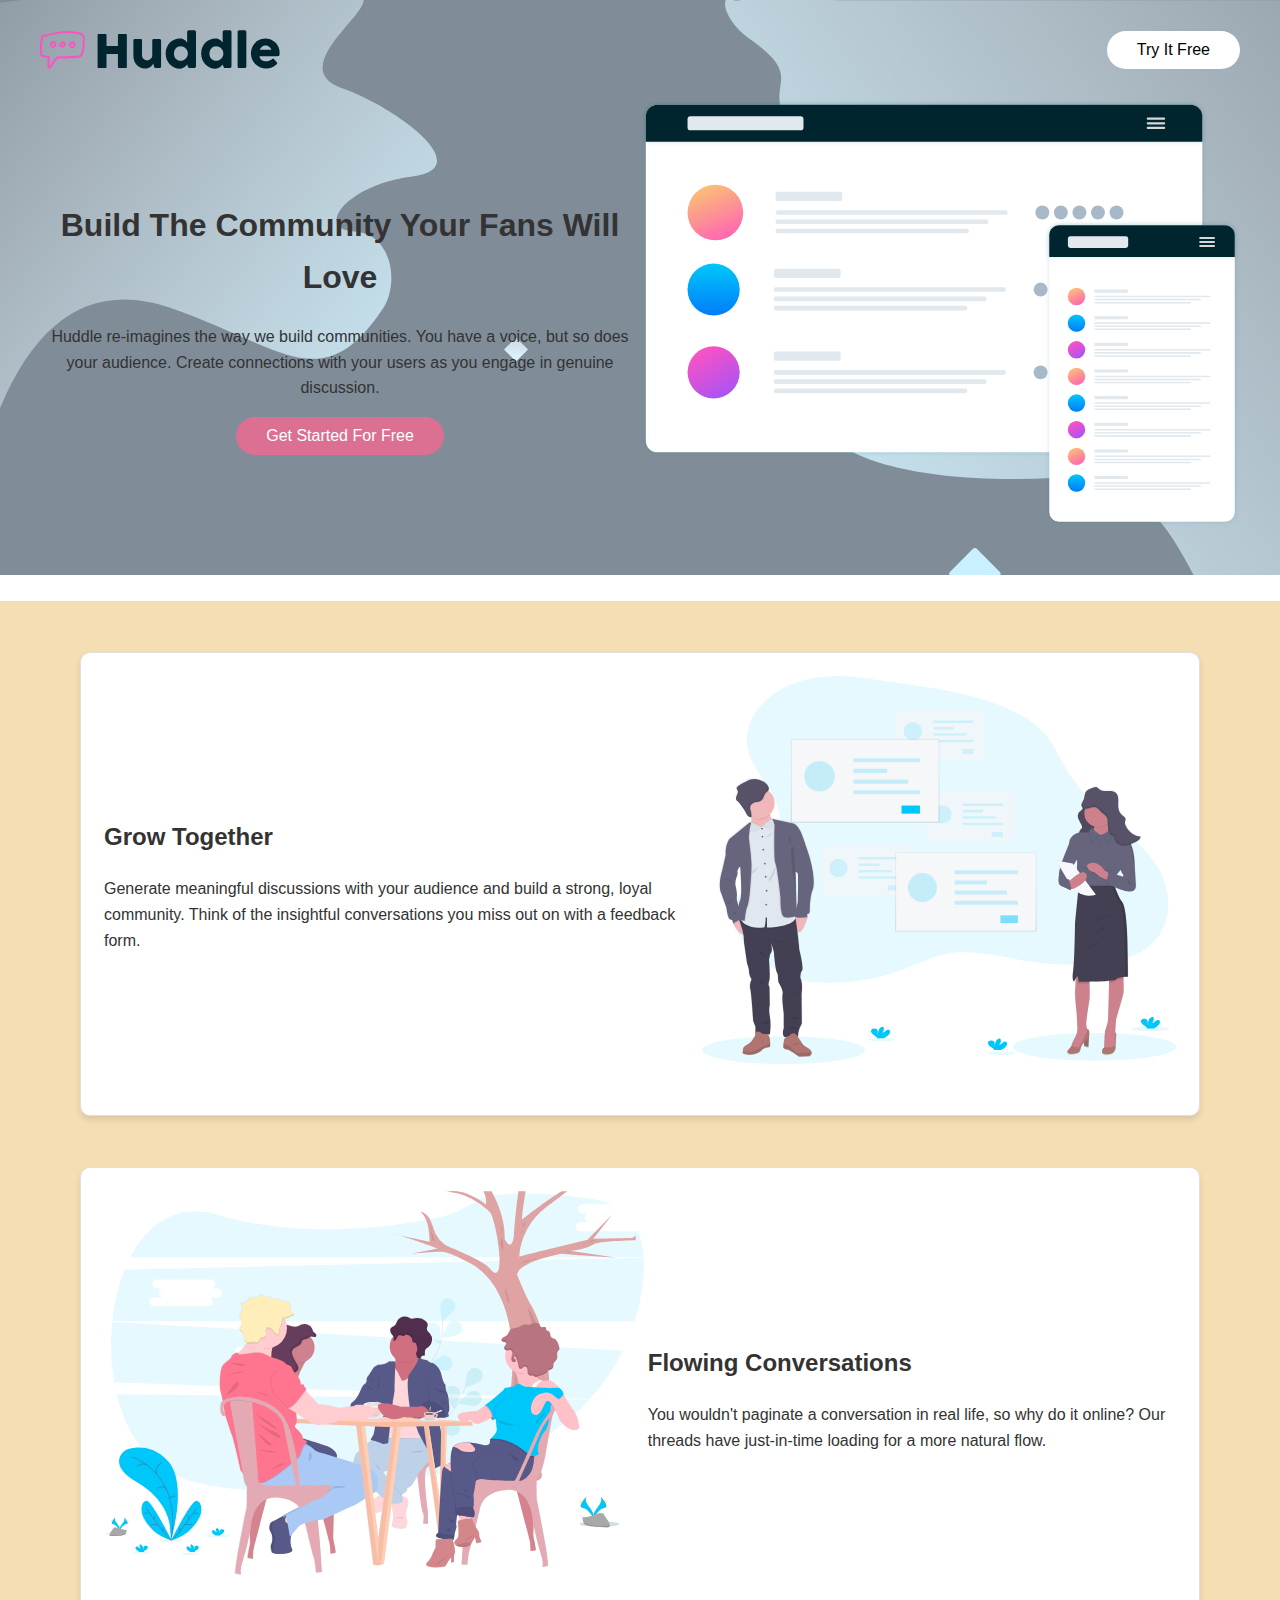
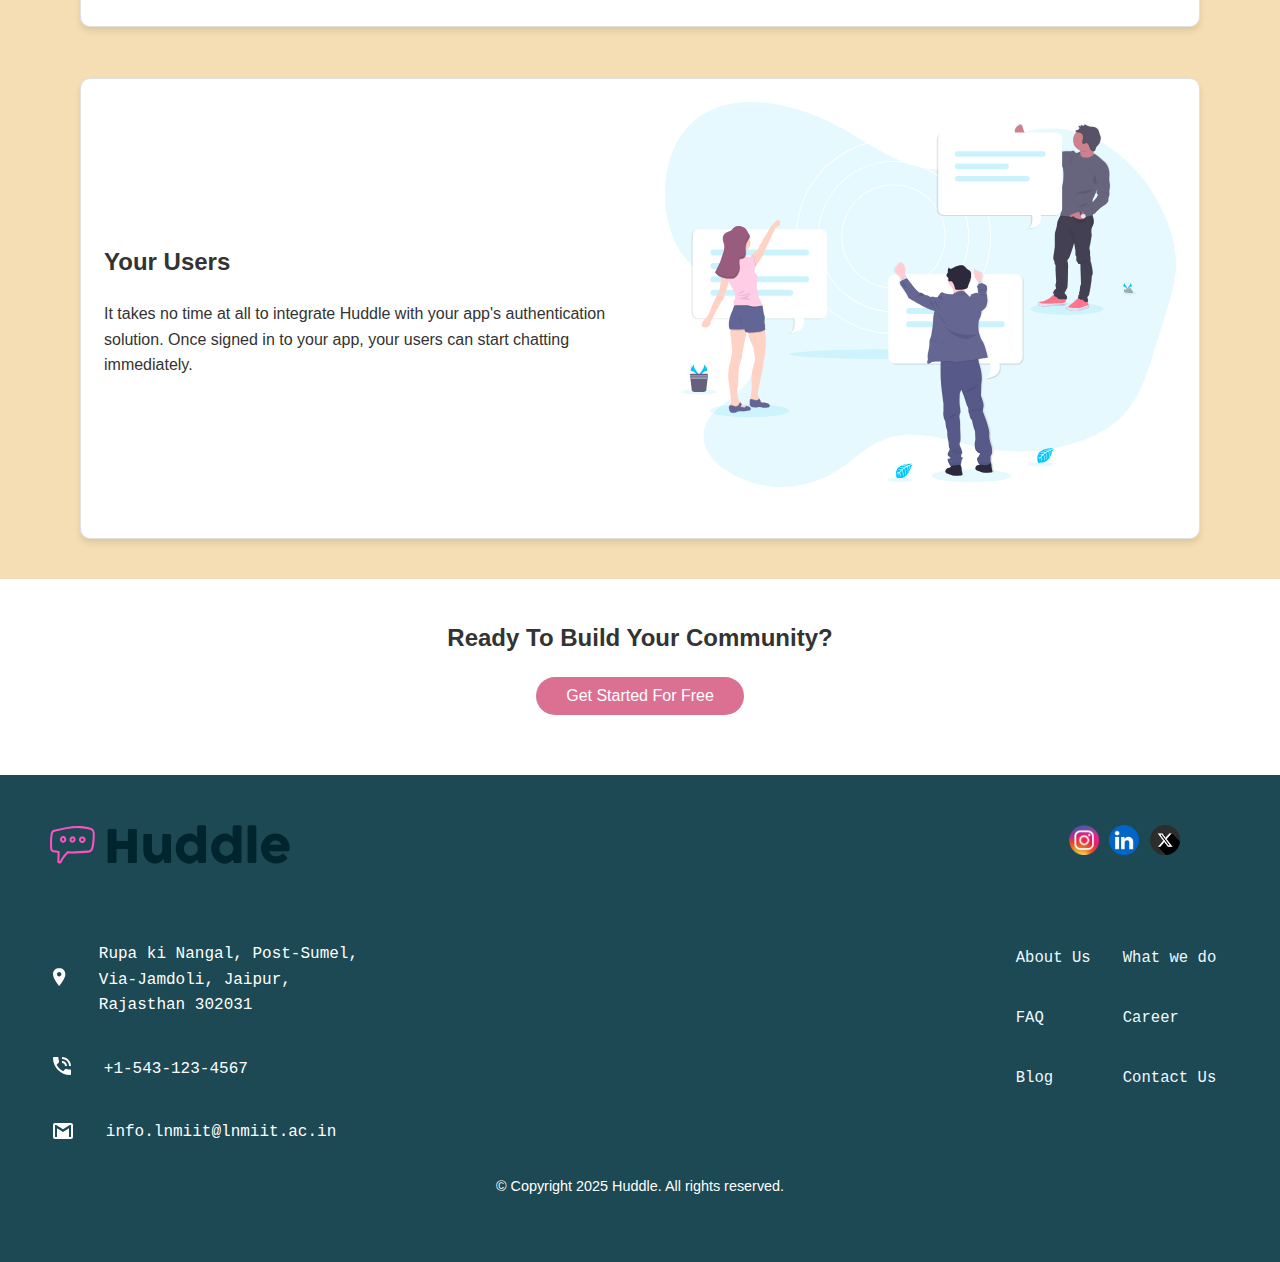
==== index.html @ 2f0bb28b "Add files via upload" ====
<!DOCTYPE html>
<html lang="en">
<head>
  <meta charset="UTF-8">
  <meta name="viewport" content="width=device-width, initial-scale=1.0">
  <title>Huddle Landing Page</title>

  <link rel="stylesheet" href="styling.css">
  <link rel="shortcut icon" href="favicon-32x32.png" type="image/x-icon">
</head>

<body>

<header class="header" id="aboutus">
    <nav class="navbar">
    <div class="logo">
            <img src="logo.svg" alt="Huddle Logo">
    </div>
            <button class="btns">Try It Free</button>
    </nav>
    <section class="hero">
        <div class="hero-text">
        <h1>Build The Community Your Fans Will Love</h1>
        <p>Huddle re-imagines the way we build communities. You have a voice, but so does your audience. Create connections with your users as you engage in genuine discussion.</p>
        <button class="btn btn-primary">Get Started For Free</button>
        </div>
        <div class="hero-image">
        <img src="illustration-mockups.svg" alt="Community illustration">
        </div>
    </section>
    </header>
    <br>

    <main class="mainclass" id="What">
        <br><br>
        <div class="feature">
        <table>
            <tr>
                <td>
                    <h2>Grow Together</h2>
                    <p>Generate meaningful discussions with your audience and build a strong, loyal community. Think of the insightful conversations you miss out on with a feedback form.</p>
                </td>
                <td>
                    <img src="illustration-grow-together.svg" alt="Grow Together">
                </td>
            </tr>
        </table>
    </div>
    <br><br>

    <div  id="faq" class="feature">
        <table>
            <tr>
                <td>
                    <img src="illustration-flowing-conversation.svg" alt="Flowing Conversations">
                </td>
                <td>
                    <h2>Flowing Conversations</h2>
                    <p>You wouldn't paginate a conversation in real life, so why do it online? Our threads have just-in-time loading for a more natural flow.</p>
                </td>
            </tr>
        </table>
    </div>
    <br><br>

    <div class="feature" id="career">
        <table>
            <tr>
                <td>
                    <h2>Your Users</h2>
                    <p>It takes no time at all to integrate Huddle with your app's authentication solution. Once signed in to your app, your users can start chatting immediately.</p>
                </td>
                <td>
                    <img src="illustration-your-users.svg" alt="Your Users">
                </td>
            </tr>
        </table>
    </div>
    
    <section class="cta" id="blog">
        <h2>Ready To Build Your Community?</h2>
        <button class="btn btn-primary">Get Started For Free</button>
    </section>

    </main>
    <footer class="footer" id="contact">

    <div class="footer-container" id="contactpart">
        <div class="footer-brand">
        <img src="logo.svg" alt="Huddle Logo">
        <br><br><br>

    <div id="dfl">
        <table>
            <tr>
                <td>
                    <img src="icon-location.svg" alt="location">
                </td>
                <td><pre>   Rupa ki Nangal, Post-Sumel, <br>   Via-Jamdoli, Jaipur, <br>   Rajasthan 302031</pre>
                </td>
            </tr>
        </table>
        <table>
            <tr>
                <td>
                    <img src="icon-phone.svg" alt="phone">
                </td>
                <td><pre>   +1-543-123-4567</pre>
                </td>
            </tr>
        </table>
        <table>
            <tr>
                <td>
                    <img src="icon-email.svg" alt="email">
                </td>
                <td><pre>   info.lnmiit@lnmiit.ac.in</pre>
                </td>
            </tr>
        </table>
    </div>

    </div>

    <div class="iframc">
        <br><br><br><br>
        <iframe src="https://www.google.com/maps/embed?pb=!1m18!1m12!1m3!1d3556.9659674016634!2d75.92091417449011!3d26.936293359078505!2m3!1f0!2f0!3f0!3m2!1i1024!2i768!4f13.1!3m3!1m2!1s0x396dba21e8a1d1c9%3A0x5ab565cce4d44c2b!2sThe%20LNM%20Institute%20of%20Information%20Technology!5e0!3m2!1sen!2sin!4v1736015054822!5m2!1sen!2sin" 
        width="300" height="200" style="border: 1px;;" allowfullscreen="" 
        loading="lazy" referrerpolicy="no-referrer-when-downgrade"></iframe>
    </div>
    <br>

    <div class="footer-links">
        <table class="tableforabout">
            <tr>
                <td><pre><a href="#aboutus">About Us</a></pre></td>
                <td><pre>   <a href="#What">What we do</a></pre></td>
                <br>
            </tr>
            <tr>
                <td><pre><a href="#faq">FAQ</a></pre></td>
                <td><pre>   <a href="#career">Career</a></pre></td>
                <br>
            </tr>
            <tr>  
                <td><pre><a href="#blog">Blog</a></pre></td>
                <td><pre>   <a href="#contact">Contact Us</a></pre></td>
                <br>

            </tr>
        </table>
    </div>

    <div class="footer-social">
        <a href="https://x.com/rudraksh_tank?t=J5VdtA5ytYsMGQGdLR6-bA&s=09"><img src="x.png" alt="x"></a>
        <a href="https://www.linkedin.com/in/rudrakshtank2006/"><img src="linkedin.png" alt="linkedin"></a>
        <a href="https://www.instagram.com/rudrakshtank5/#"><img src="instagram.png" alt="instagram"></a>
    </div>

</div>

    <p>&copy; Copyright 2025 Huddle. All rights reserved.</p>
  </footer>
  
</body>
</html>
---- styling.css ----
body {
  margin: 0;
  font-family: 'Arial', sans-serif;
  line-height: 1.6;
  color: #333;
}

/* Header */
.header {
  background-image: url(bg-hero-desktop.svg);
  background-color: hsl(208, 11%, 55%);
  padding: 20px;
  text-align: center;
}
.navbar {
  display: flex;
  justify-content: space-between;
  align-items: center;
  padding: 10px 20px;
}
.logo {
  display: flex;
  align-items: center;
  font-size: 1.5rem;
  font-weight: bold;
}
.logo img {
  margin-right: 10px;
}
.btn {
  padding: 10px 20px;
  border: none;
  border-radius: 5px;
  cursor: pointer;
}
.btn-primary {
  padding: 10px 30px;
  border: none;
  border-radius: 50px;
  background-color: palevioletred;
  color: white;
  font-size: 16px;
  cursor: pointer;
}
.btns {
  background-color: white;
  color: black;
  padding: 10px 30px;
  border: none;
  border-radius: 50px;
  font-size: 16px;
  cursor: pointer;
}
.hero {
  display: flex;
  align-items: center;
  justify-content: space-between;
  padding: 20px;
}
.hero-text {
  max-width: 50%;
}
.hero-image img {
  max-width: 100%;
}
.mainclass {
  background-color: wheat;
}
.feature {
  border: 1px solid #E0E0E0;
  border-radius: 10px;
  padding: 20px;
  background-color: white;
  box-shadow: 0 4px 6px rgba(0, 0, 0, 0.1);
  text-align: left;
  justify-content: center;
  align-items: center;
  display: flex;
  margin-left: 80px;
  margin-right: 80px;
}
.feature img {
  max-width: 100%;
  margin-bottom: 20px;
}
.cta {
  text-align: center;
  margin: 40px 0;
  background: white;
  padding: 20px;
}
.cta h2 {
  margin-bottom: 20px;
}

/* Footer */
.footer {
  background: hsl(192, 50%, 22%);
  color: white;
  padding: 50px;
}
.footer-container {
  display: flex;
  justify-content: space-between;
}
.footer-brand p,
.footer-links ul {
  margin: 5px 0;
}
.footer-links table tr td pre a {
  color: aliceblue;
  text-decoration: solid;
  align-items: last baseline;
  padding: 0;
}
.footer-links ul li a {
  text-decoration: none;
  color: white;
}
.footer-social img {
  margin: 0 5px;
  width: 30px;
  height: 30px;
  margin-bottom: 10px;
  margin-left: -80px;
}
.footer p {
  text-align: center;
  margin-top: 10px;
  font-size: 0.9rem;
}
.tableforabout {
  float: right;
  margin-left: 200px;
  margin-top: 25px;
  font-size: larger;
  text-align: start;
}
#dfl {
  text-align: start;
  font-size: large;
}
#newtext {
  color: cornsilk;
  text-align: center;
}
.iframc {
  margin-left: 110px;
}

/* Responsive Design */
@media screen and (max-width: 375px) {
  .header {
    background-image: url(bg-hero-mobile.svg);
    padding: 10px;
  }
  .navbar {
    flex-direction: column;
    align-items: flex-start;
  }
  .hero {
    flex-direction: column;
    text-align: center;
  }
  .hero-text {
    max-width: 100%;
  }
  .feature {
    margin: 20px;
    flex-direction: column;
    text-align: center;
  }
  .footer-container {
    flex-direction: column;
    align-items: center;
    text-align: center;
  }
  .tableforabout {
    margin-left: 0;
    text-align: center;
  }
  .footer-social img {
    margin-left: 0;
  }
}
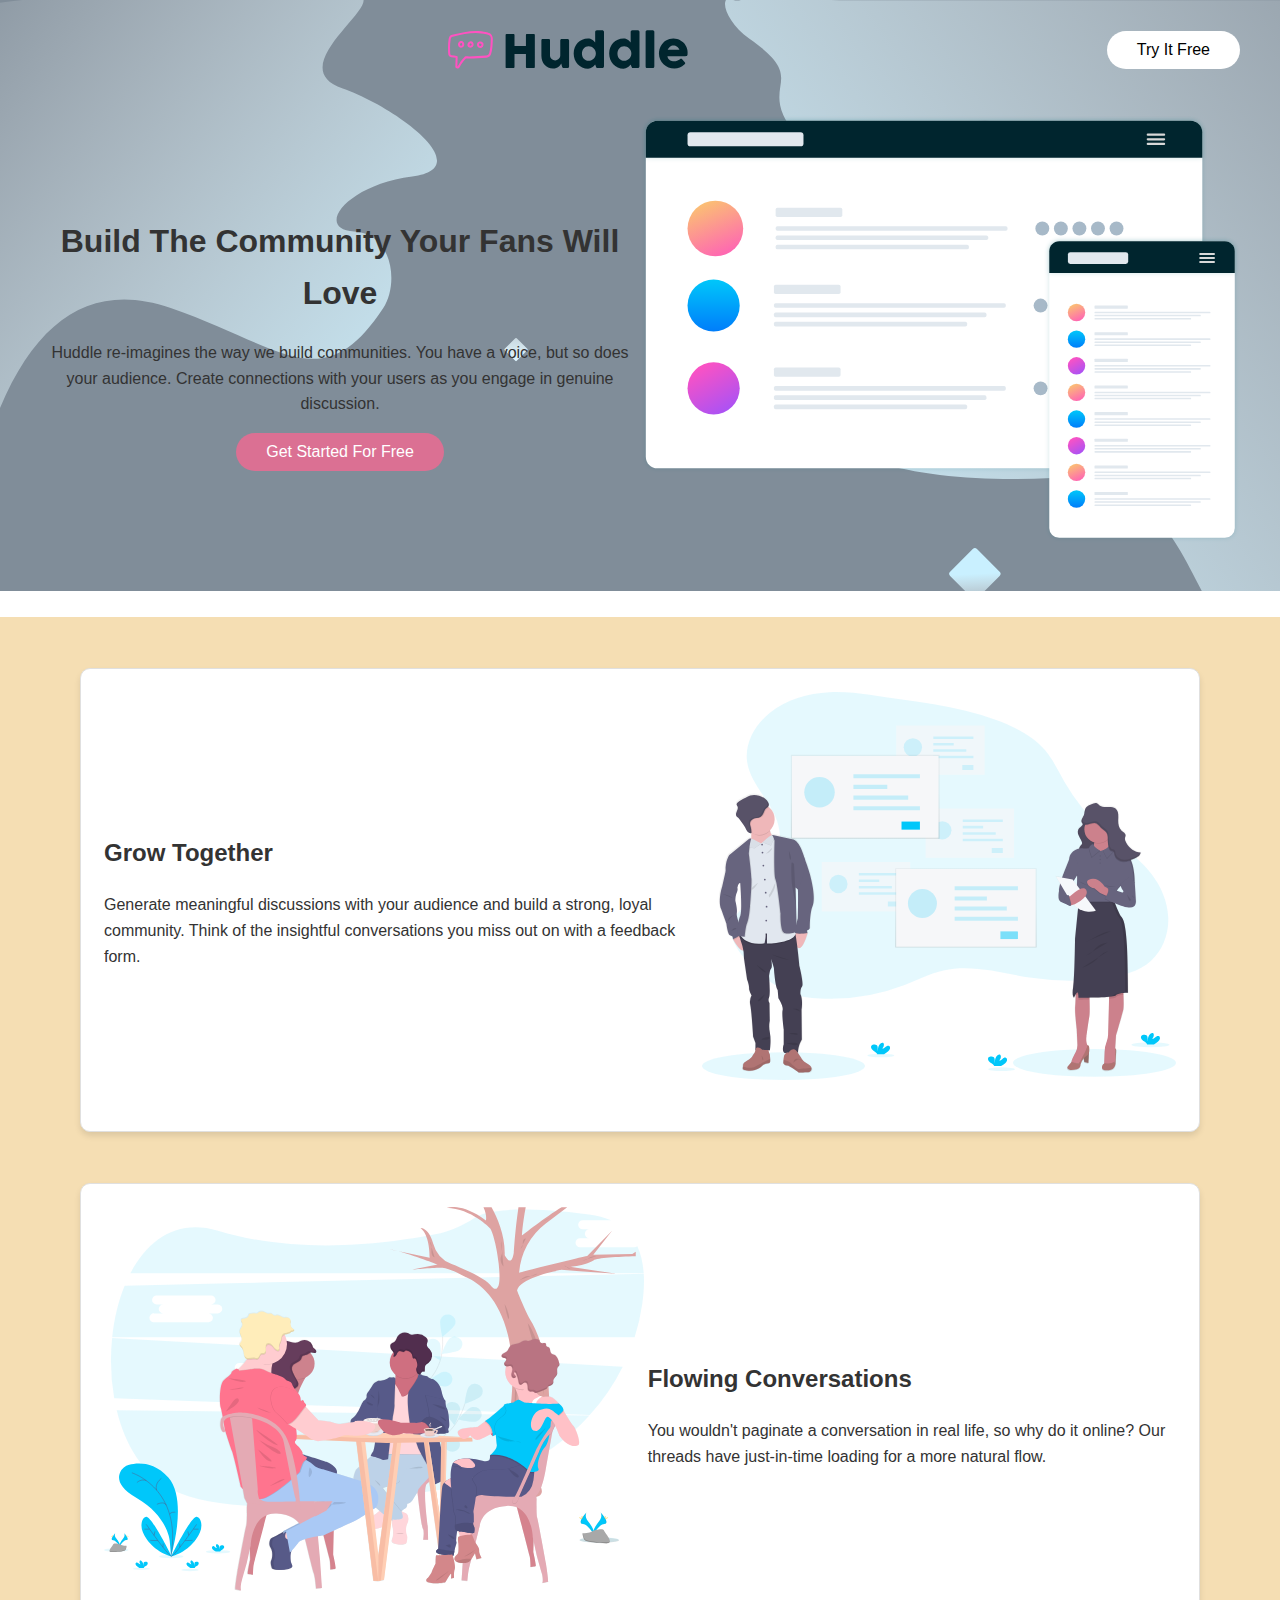
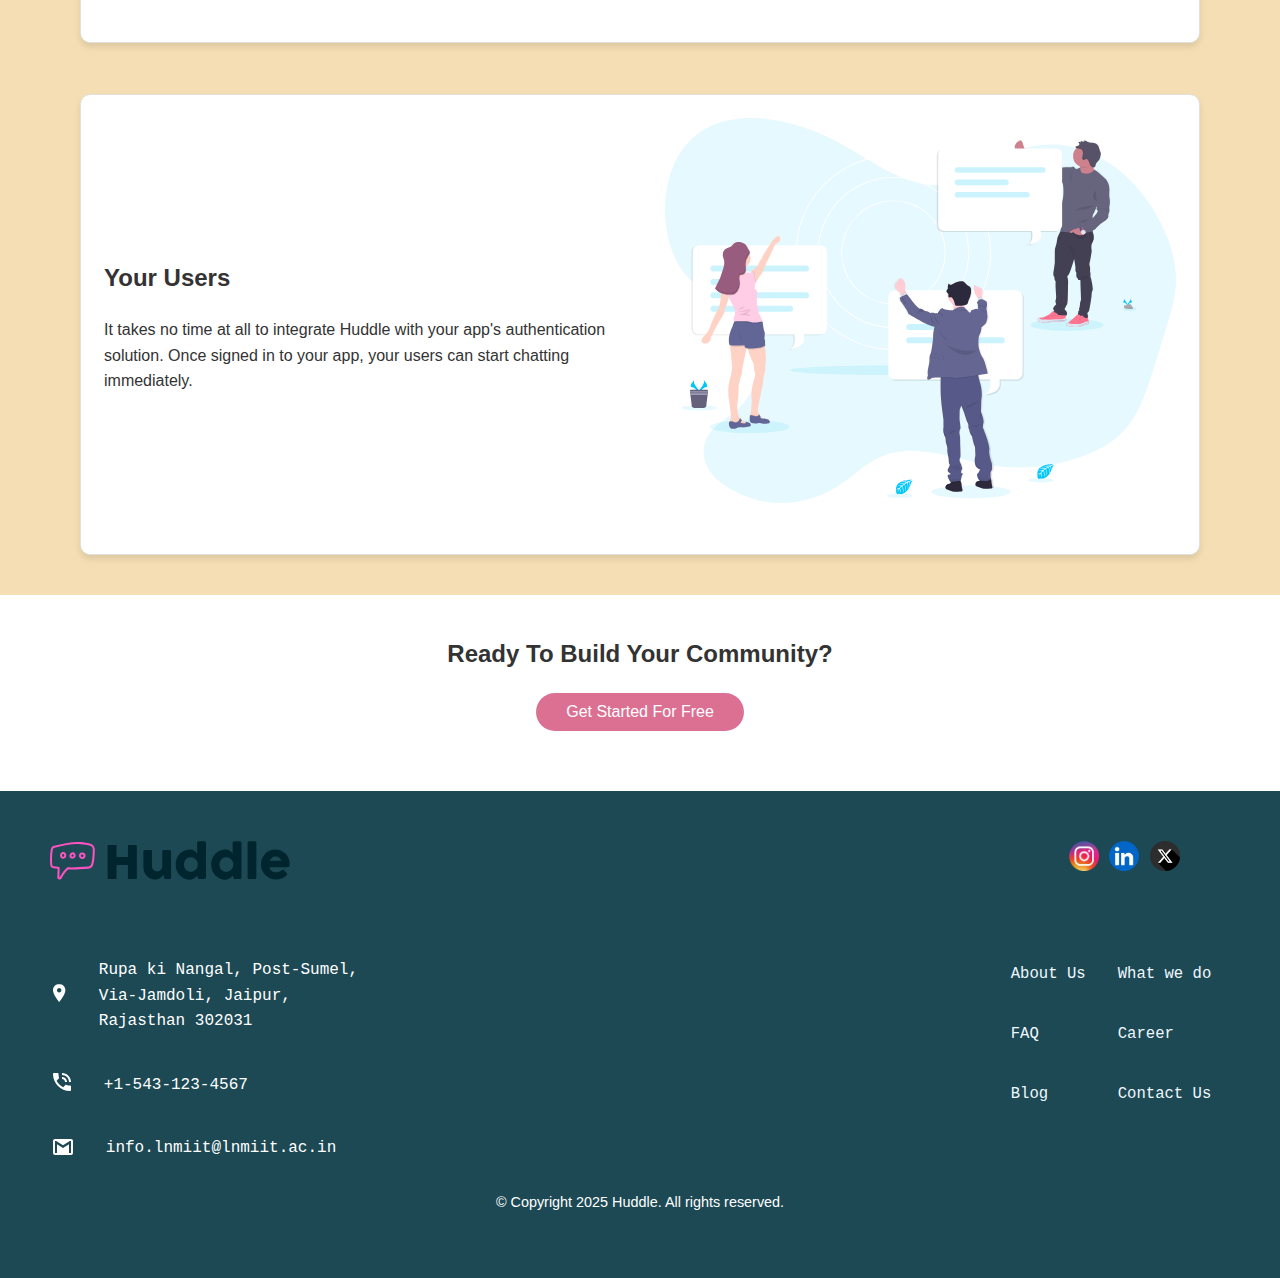
==== commit 2976be95: "Update index.html" ====
--- a/index.html
+++ b/index.html
@@ -13,11 +13,13 @@
 
 <header class="header" id="aboutus">
     <nav class="navbar">
+    <p class="paraclass">
     <div class="logo">
             <img src="logo.svg" alt="Huddle Logo">
     </div>
             <button class="btns">Try It Free</button>
     </nav>
+    <p>
     <section class="hero">
         <div class="hero-text">
         <h1>Build The Community Your Fans Will Love</h1>
@@ -163,4 +165,4 @@
   </footer>
   
 </body>
-</html>+</html>
--- a/styling.css
+++ b/styling.css
@@ -31,7 +31,7 @@
   padding: 10px 20px;
   border: none;
   border-radius: 5px;
-  cursor: pointer;
+  cursor:grab;
 }
 .btn-primary {
   padding: 10px 30px;
@@ -145,7 +145,7 @@
   text-align: center;
 }
 .iframc {
-  margin-left: 110px;
+  margin-left: 90px;
 }
 
 /* Responsive Design */
@@ -156,7 +156,19 @@
   }
   .navbar {
     flex-direction: column;
-    align-items: flex-start;
+    align-items: center;
+  }
+  p.paraclass{
+    margin-bottom: 40px;
+  }
+  .btns {
+    background-color: white;
+    color: black;
+    padding: 10px 30px;
+    border: none;
+    border-radius: 50px;
+    font-size: 16px;
+    cursor: pointer;
   }
   .hero {
     flex-direction: column;
@@ -182,4 +194,18 @@
   .footer-social img {
     margin-left: 0;
   }
+  .iframc {
+    display: block;
+    margin: -20 auto;
+  }
+  .btns-container {
+    display: flex;
+    justify-content: center;
+    align-items: center; /* For vertical alignment if needed */
+  }
+  .btns {
+    display: block;
+    margin: 0 auto; /* Centers horizontally */
+    text-align: center; /* Centers the text inside the button */
+  }
 } 
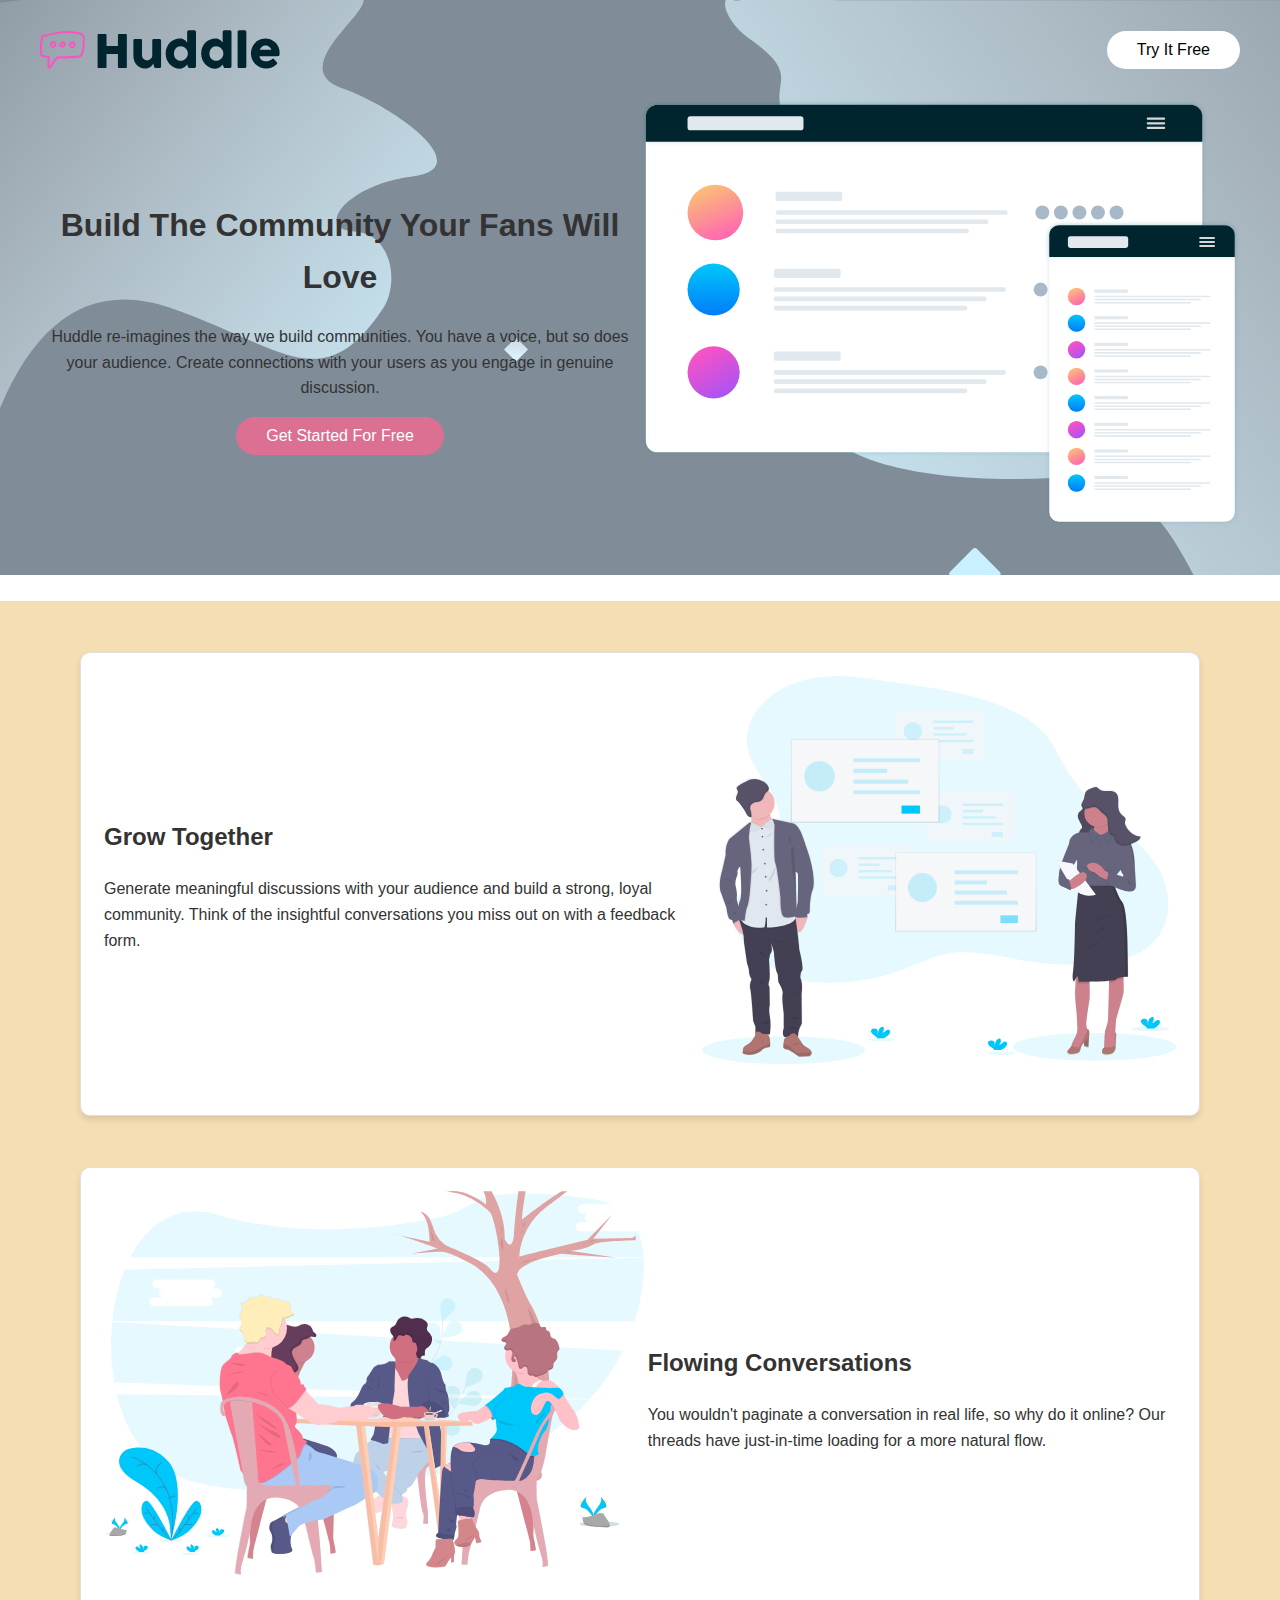
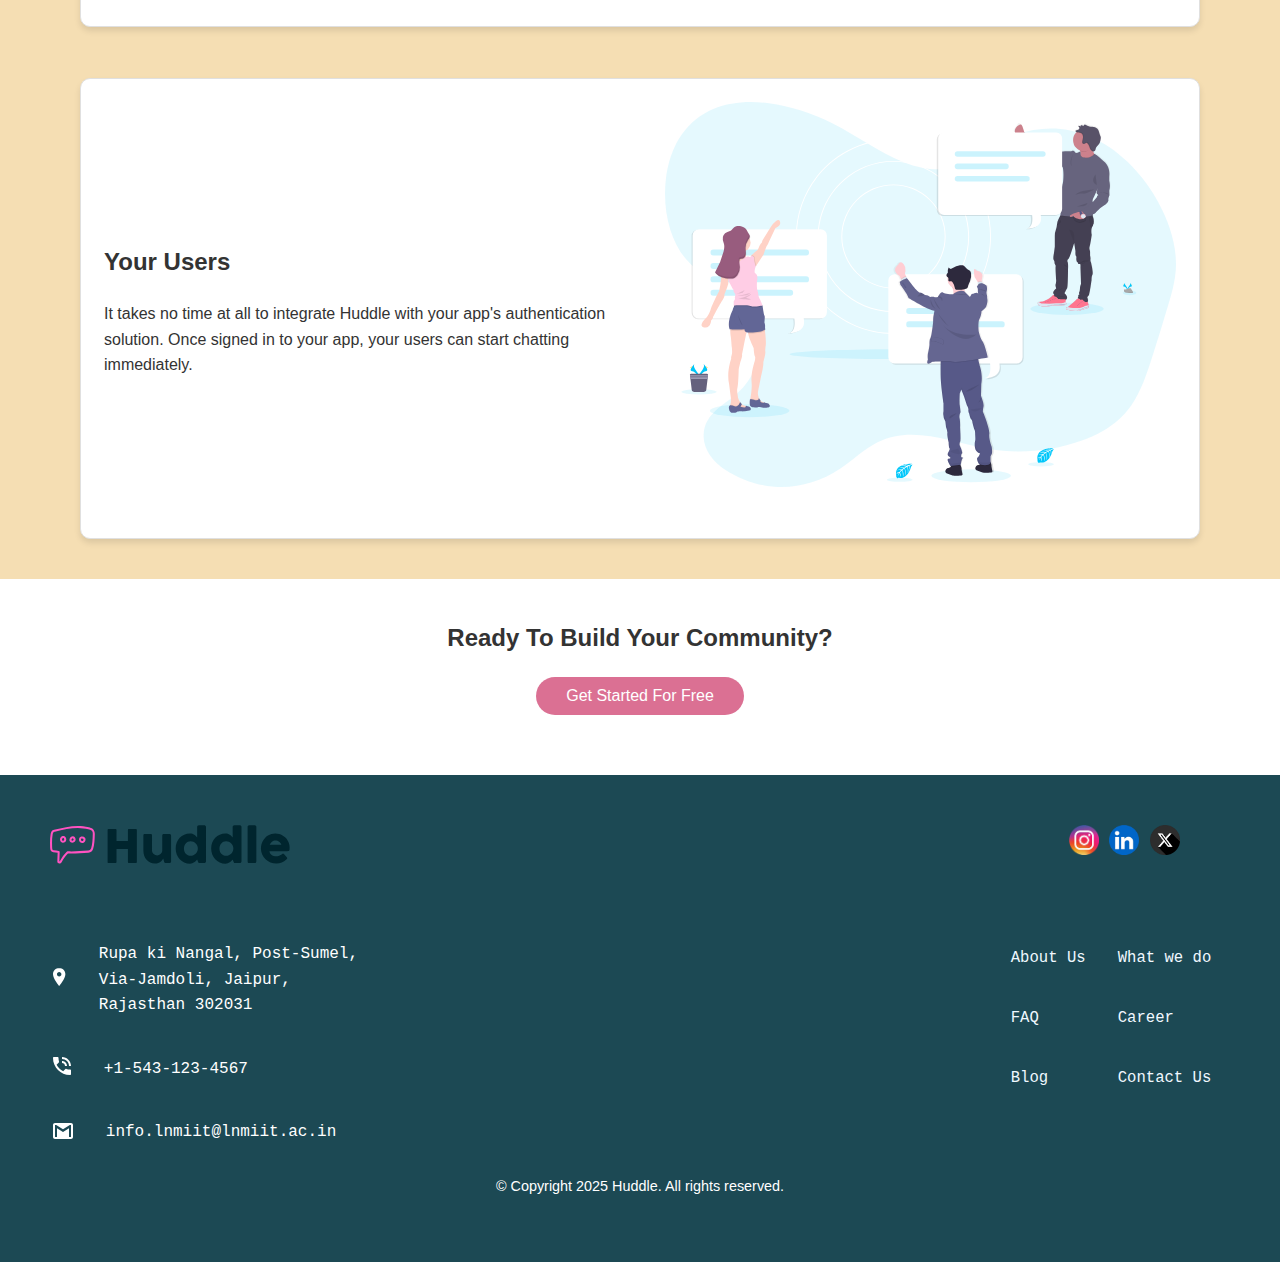
==== commit 50d9238e: "Update index.html" ====
--- a/index.html
+++ b/index.html
@@ -13,13 +13,11 @@
 
 <header class="header" id="aboutus">
     <nav class="navbar">
-    <p class="paraclass">
     <div class="logo">
             <img src="logo.svg" alt="Huddle Logo">
     </div>
             <button class="btns">Try It Free</button>
     </nav>
-    <p>
     <section class="hero">
         <div class="hero-text">
         <h1>Build The Community Your Fans Will Love</h1>
--- a/styling.css
+++ b/styling.css
@@ -159,7 +159,7 @@
     align-items: center;
   }
   p.paraclass{
-    margin-bottom: 40px;
+    line-height: 20px;
   }
   .btns {
     background-color: white;
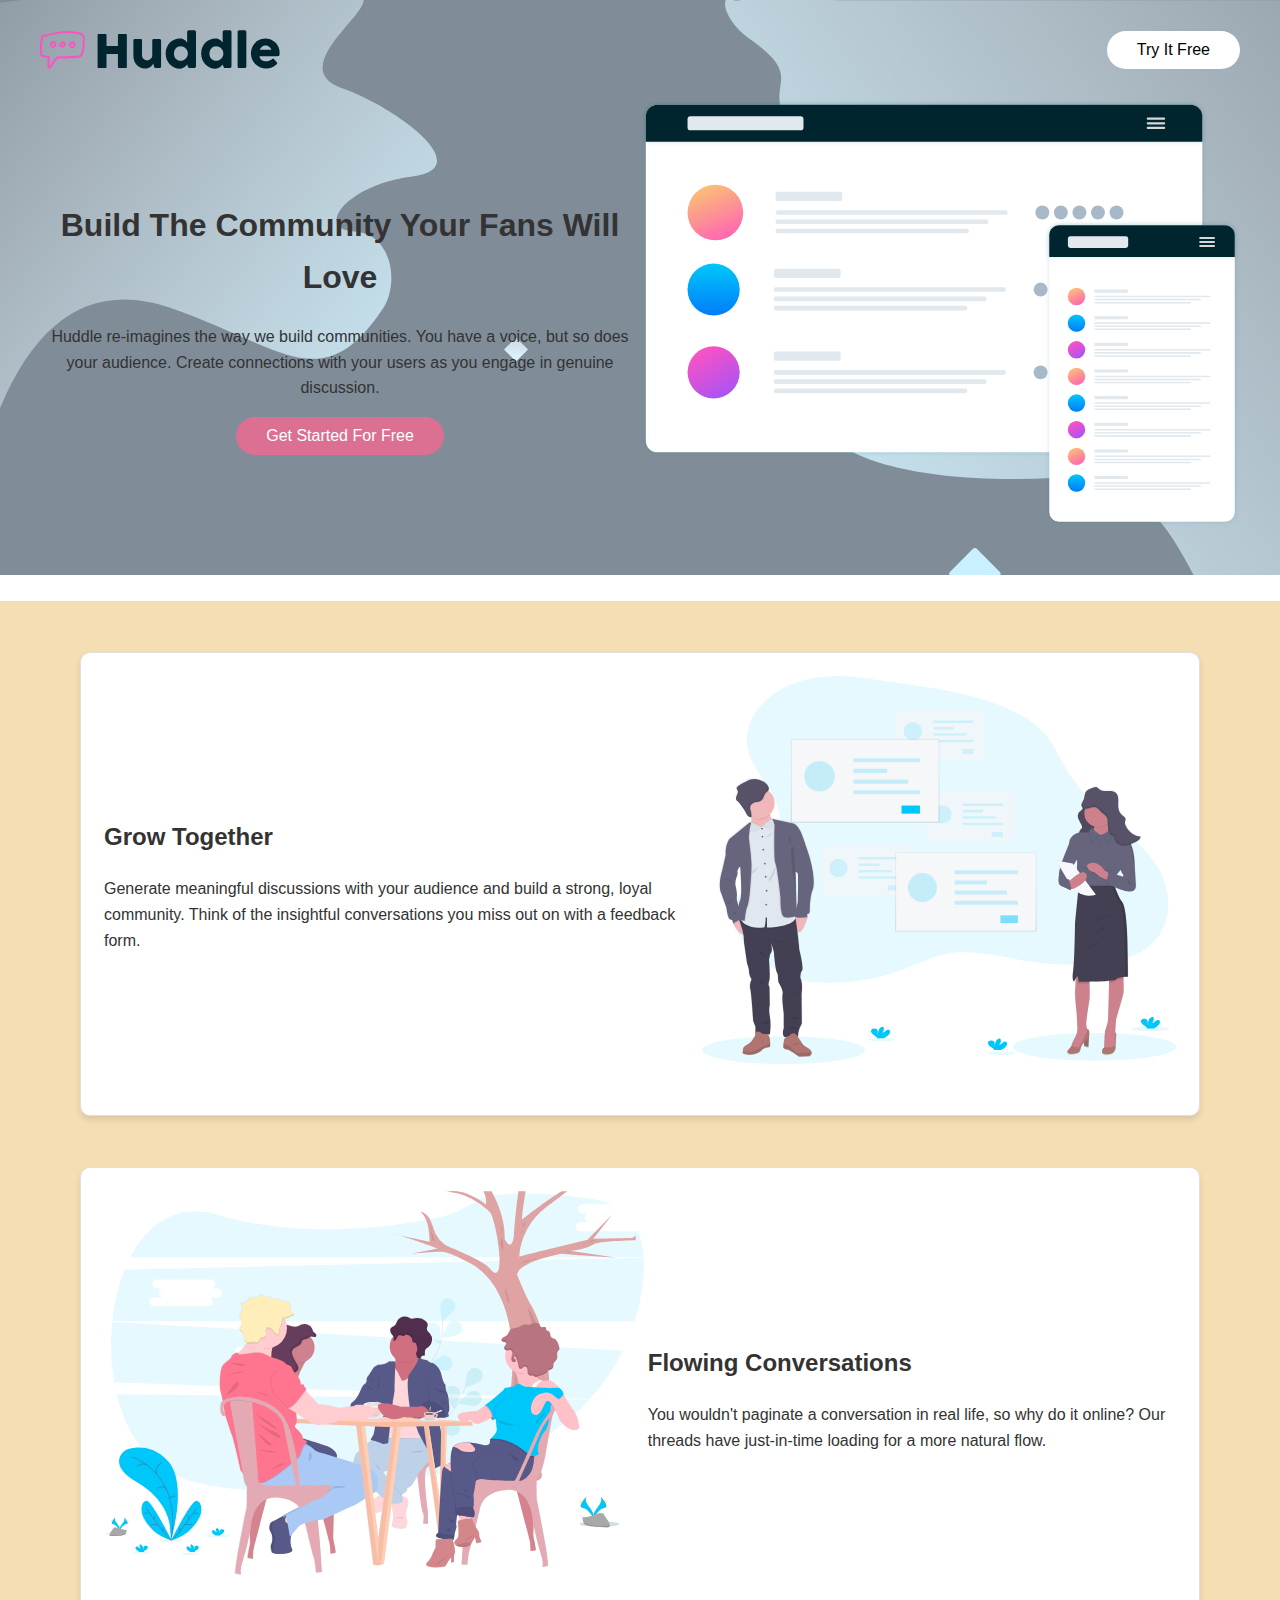
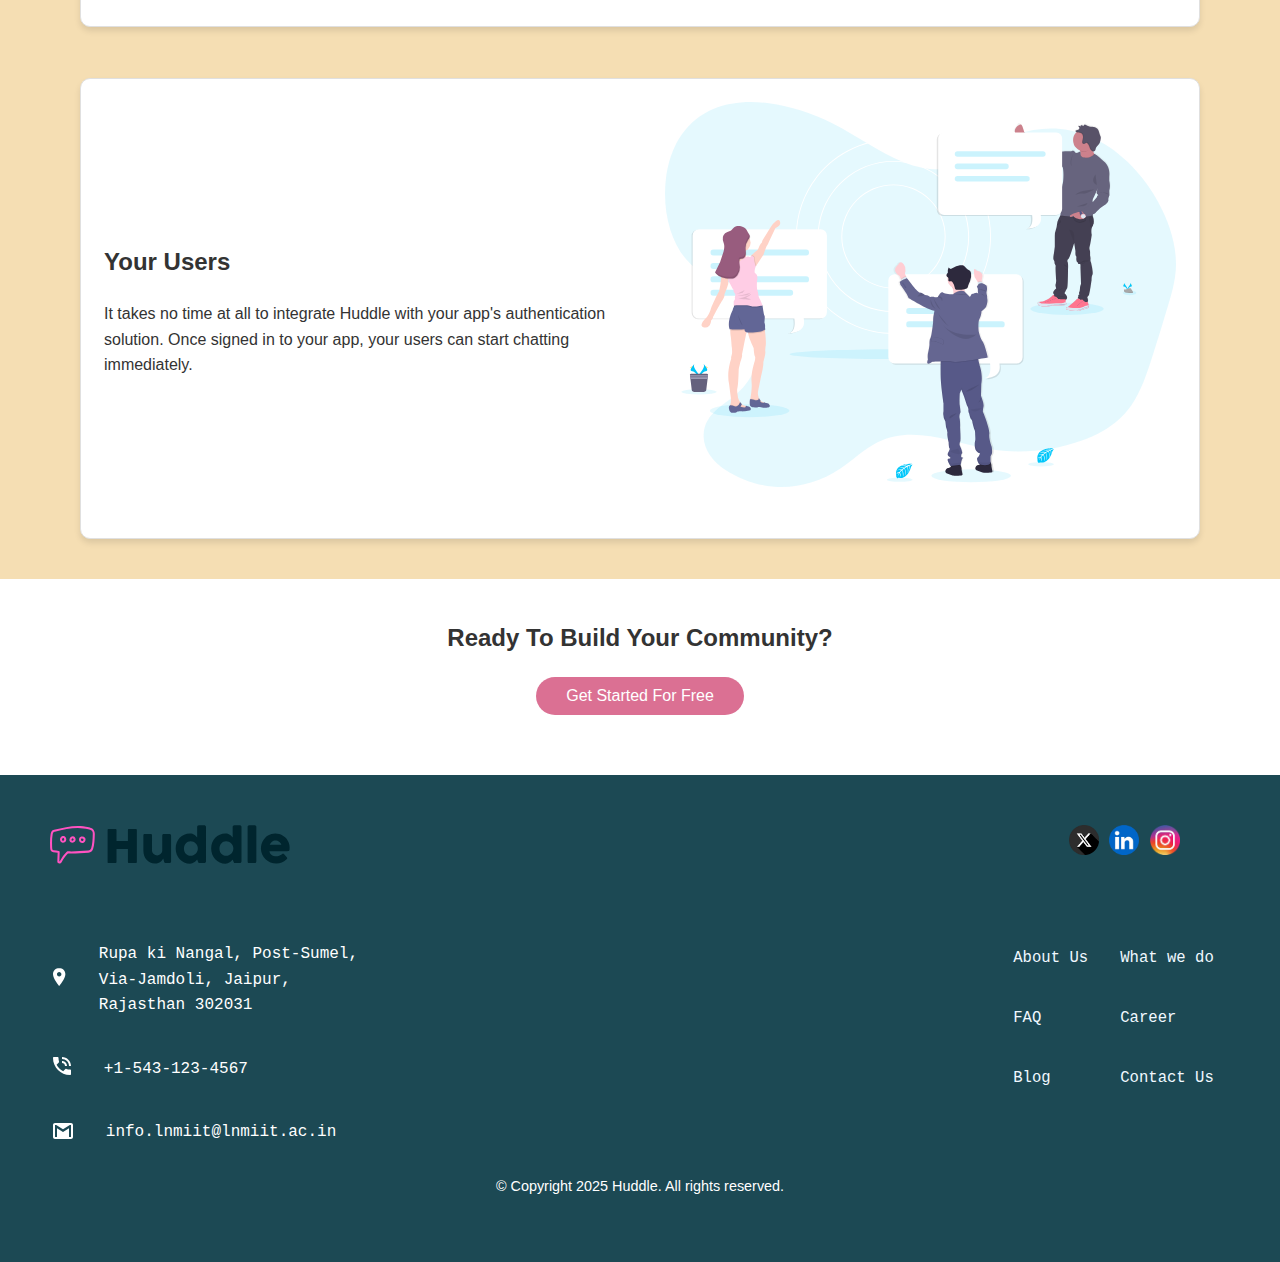
==== commit c9d7cf2f: "Update index.html" ====
--- a/index.html
+++ b/index.html
@@ -15,6 +15,7 @@
     <nav class="navbar">
     <div class="logo">
             <img src="logo.svg" alt="Huddle Logo">
+            <br>
     </div>
             <button class="btns">Try It Free</button>
     </nav>
@@ -152,9 +153,9 @@
     </div>
 
     <div class="footer-social">
+        <a href="https://www.instagram.com/rudrakshtank5/#"><img src="instagram.png" alt="instagram"></a>
+        <a href="https://www.linkedin.com/in/rudrakshtank2006/"><img src="linkedin.png" alt="linkedin"></a>
         <a href="https://x.com/rudraksh_tank?t=J5VdtA5ytYsMGQGdLR6-bA&s=09"><img src="x.png" alt="x"></a>
-        <a href="https://www.linkedin.com/in/rudrakshtank2006/"><img src="linkedin.png" alt="linkedin"></a>
-        <a href="https://www.instagram.com/rudrakshtank5/#"><img src="instagram.png" alt="instagram"></a>
     </div>
 
 </div>
--- a/styling.css
+++ b/styling.css
@@ -31,7 +31,7 @@
   padding: 10px 20px;
   border: none;
   border-radius: 5px;
-  cursor:grab;
+  cursor: grab;
 }
 .btn-primary {
   padding: 10px 30px;
@@ -145,7 +145,9 @@
   text-align: center;
 }
 .iframc {
-  margin-left: 90px;
+  margin-left: 100px;
+  display: flex;
+  margin-top: 115px;
 }
 
 /* Responsive Design */
@@ -157,18 +159,11 @@
   .navbar {
     flex-direction: column;
     align-items: center;
-  }
-  p.paraclass{
-    line-height: 20px;
-  }
-  .btns {
-    background-color: white;
-    color: black;
-    padding: 10px 30px;
-    border: none;
-    border-radius: 50px;
-    font-size: 16px;
-    cursor: pointer;
+    line-height: 30px;
+  }
+  .btn-primary{
+    margin-bottom: 20px;
+    margin-top: 40px;
   }
   .hero {
     flex-direction: column;
@@ -196,7 +191,8 @@
   }
   .iframc {
     display: block;
-    margin: -20 auto;
+    align-items: center;
+    margin-right: 88px;
   }
   .btns-container {
     display: flex;
@@ -206,6 +202,6 @@
   .btns {
     display: block;
     margin: 0 auto; /* Centers horizontally */
-    text-align: center; /* Centers the text inside the button */
-  }
-} 
+    text-align: center; /* Centers the text inside the button */
+  }
+}
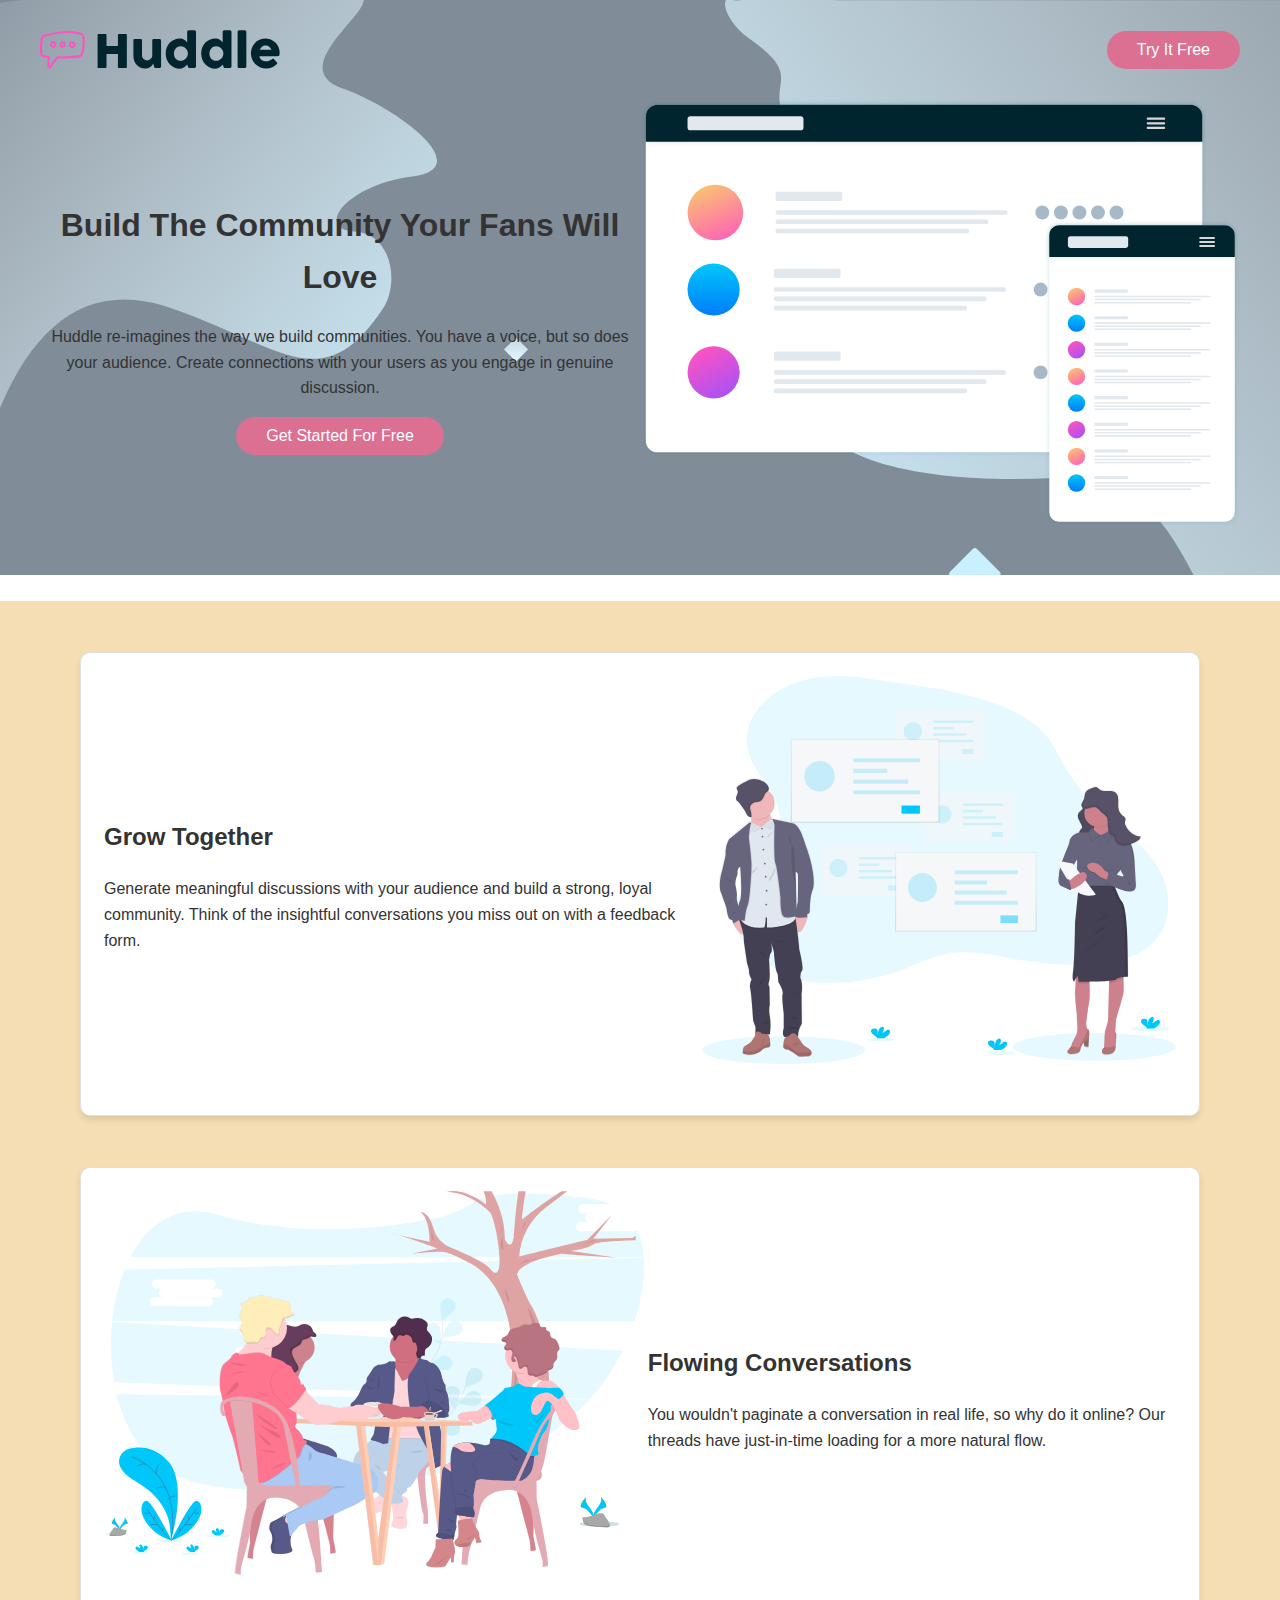
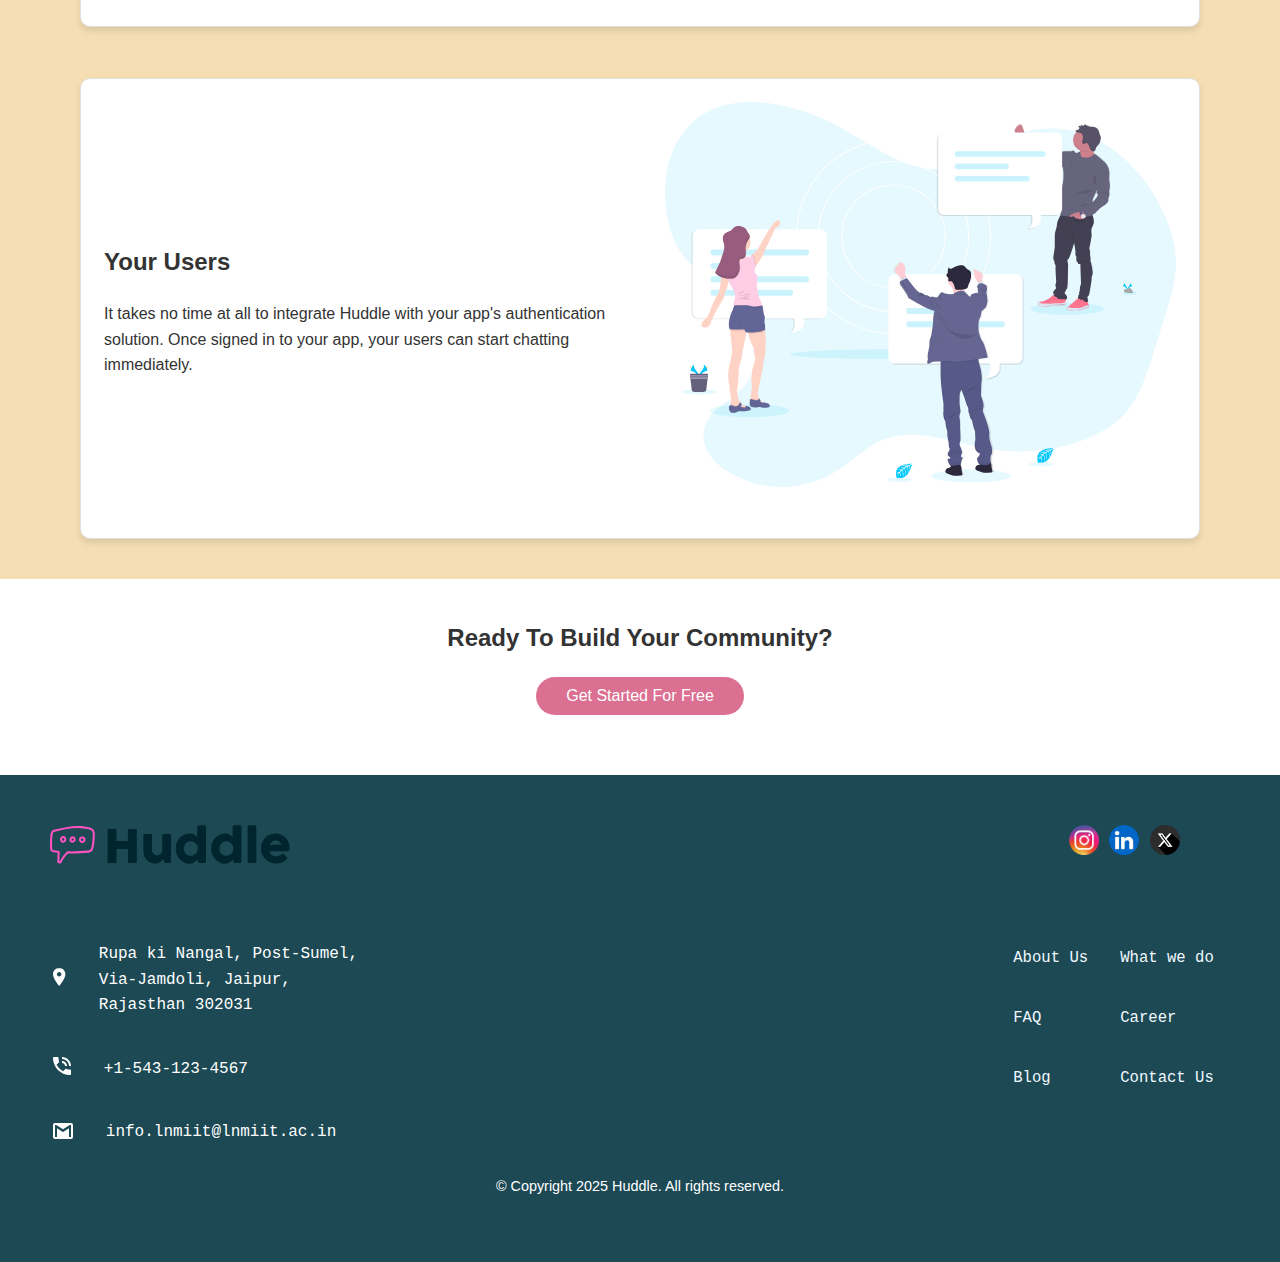
==== commit 8193ca4e: "Update index.html" ====
--- a/index.html
+++ b/index.html
@@ -17,7 +17,7 @@
             <img src="logo.svg" alt="Huddle Logo">
             <br>
     </div>
-            <button class="btns">Try It Free</button>
+            <button class="btn btn-primary">Try It Free</button>
     </nav>
     <section class="hero">
         <div class="hero-text">
@@ -153,9 +153,9 @@
     </div>
 
     <div class="footer-social">
+        <a href="https://x.com/rudraksh_tank?t=J5VdtA5ytYsMGQGdLR6-bA&s=09"><img src="x.png" alt="x"></a>
+        <a href="https://www.linkedin.com/in/rudrakshtank2006/"><img src="linkedin.png" alt="linkedin"></a>
         <a href="https://www.instagram.com/rudrakshtank5/#"><img src="instagram.png" alt="instagram"></a>
-        <a href="https://www.linkedin.com/in/rudrakshtank2006/"><img src="linkedin.png" alt="linkedin"></a>
-        <a href="https://x.com/rudraksh_tank?t=J5VdtA5ytYsMGQGdLR6-bA&s=09"><img src="x.png" alt="x"></a>
     </div>
 
 </div>
--- a/styling.css
+++ b/styling.css
@@ -192,7 +192,7 @@
   .iframc {
     display: block;
     align-items: center;
-    margin-right: 88px;
+    margin-right: 90px;
   }
   .btns-container {
     display: flex;
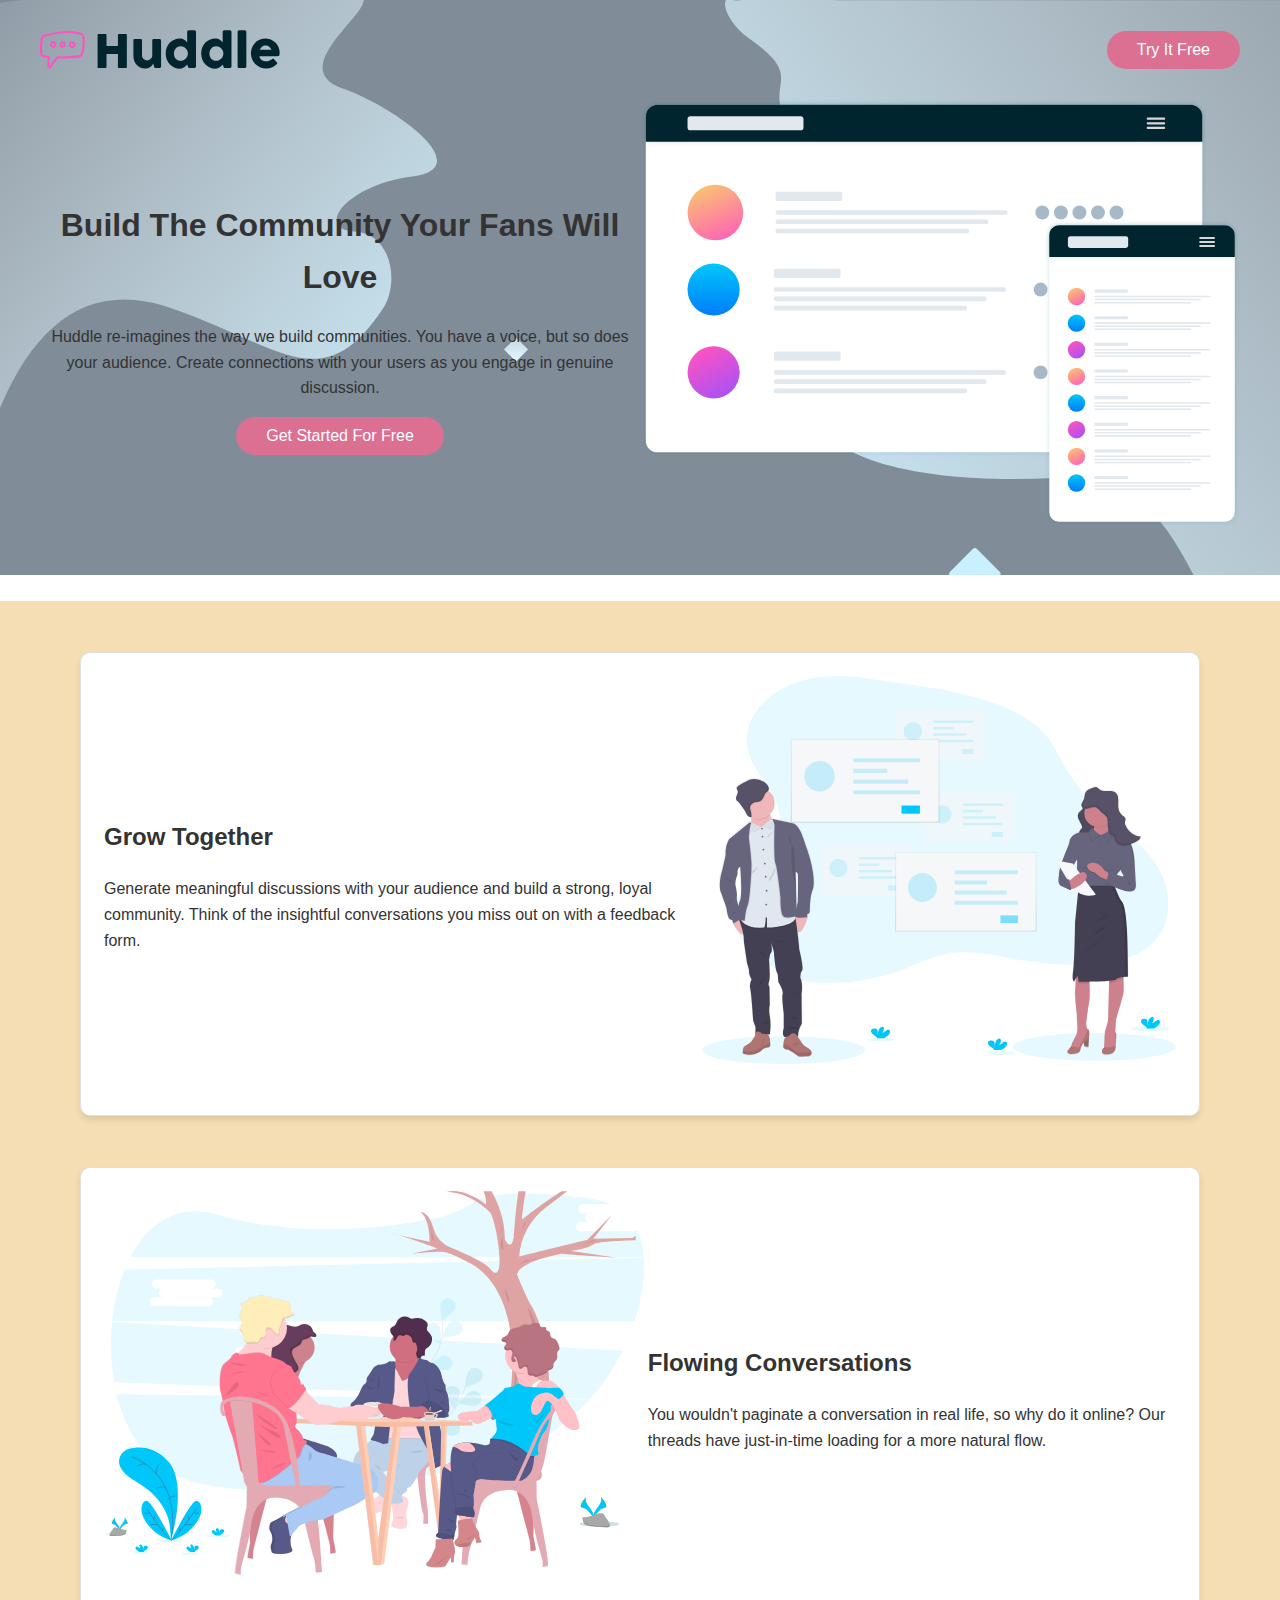
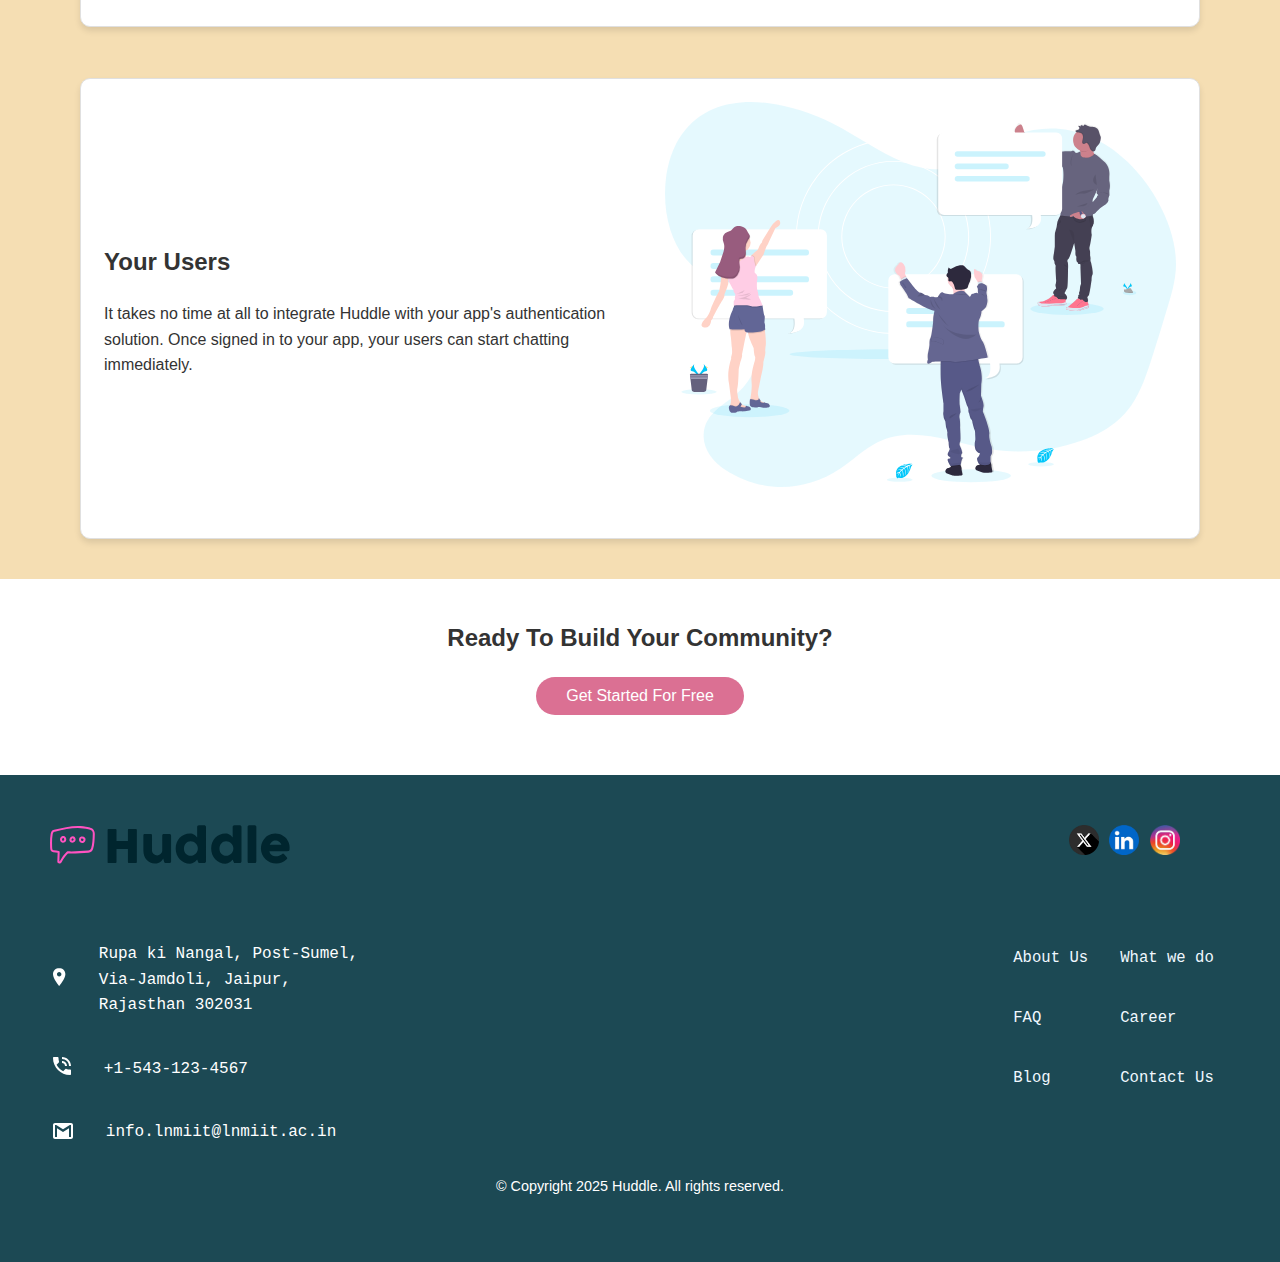
==== commit bcbab630: "Update index.html" ====
--- a/index.html
+++ b/index.html
@@ -153,9 +153,9 @@
     </div>
 
     <div class="footer-social">
+        <a href="https://www.instagram.com/rudrakshtank5/#"><img src="instagram.png" alt="instagram"></a>
+        <a href="https://www.linkedin.com/in/rudrakshtank2006/"><img src="linkedin.png" alt="linkedin"></a>
         <a href="https://x.com/rudraksh_tank?t=J5VdtA5ytYsMGQGdLR6-bA&s=09"><img src="x.png" alt="x"></a>
-        <a href="https://www.linkedin.com/in/rudrakshtank2006/"><img src="linkedin.png" alt="linkedin"></a>
-        <a href="https://www.instagram.com/rudrakshtank5/#"><img src="instagram.png" alt="instagram"></a>
     </div>
 
 </div>
--- a/styling.css
+++ b/styling.css
@@ -192,16 +192,16 @@
   .iframc {
     display: block;
     align-items: center;
-    margin-right: 90px;
+    margin-right: 80px;
   }
   .btns-container {
     display: flex;
     justify-content: center;
-    align-items: center; /* For vertical alignment if needed */
+    align-items: center; 
   }
   .btns {
     display: block;
-    margin: 0 auto; /* Centers horizontally */
-    text-align: center; /* Centers the text inside the button */
-  }
-}
+    margin: 0 auto; 
+    text-align: center; 
+  }
+}
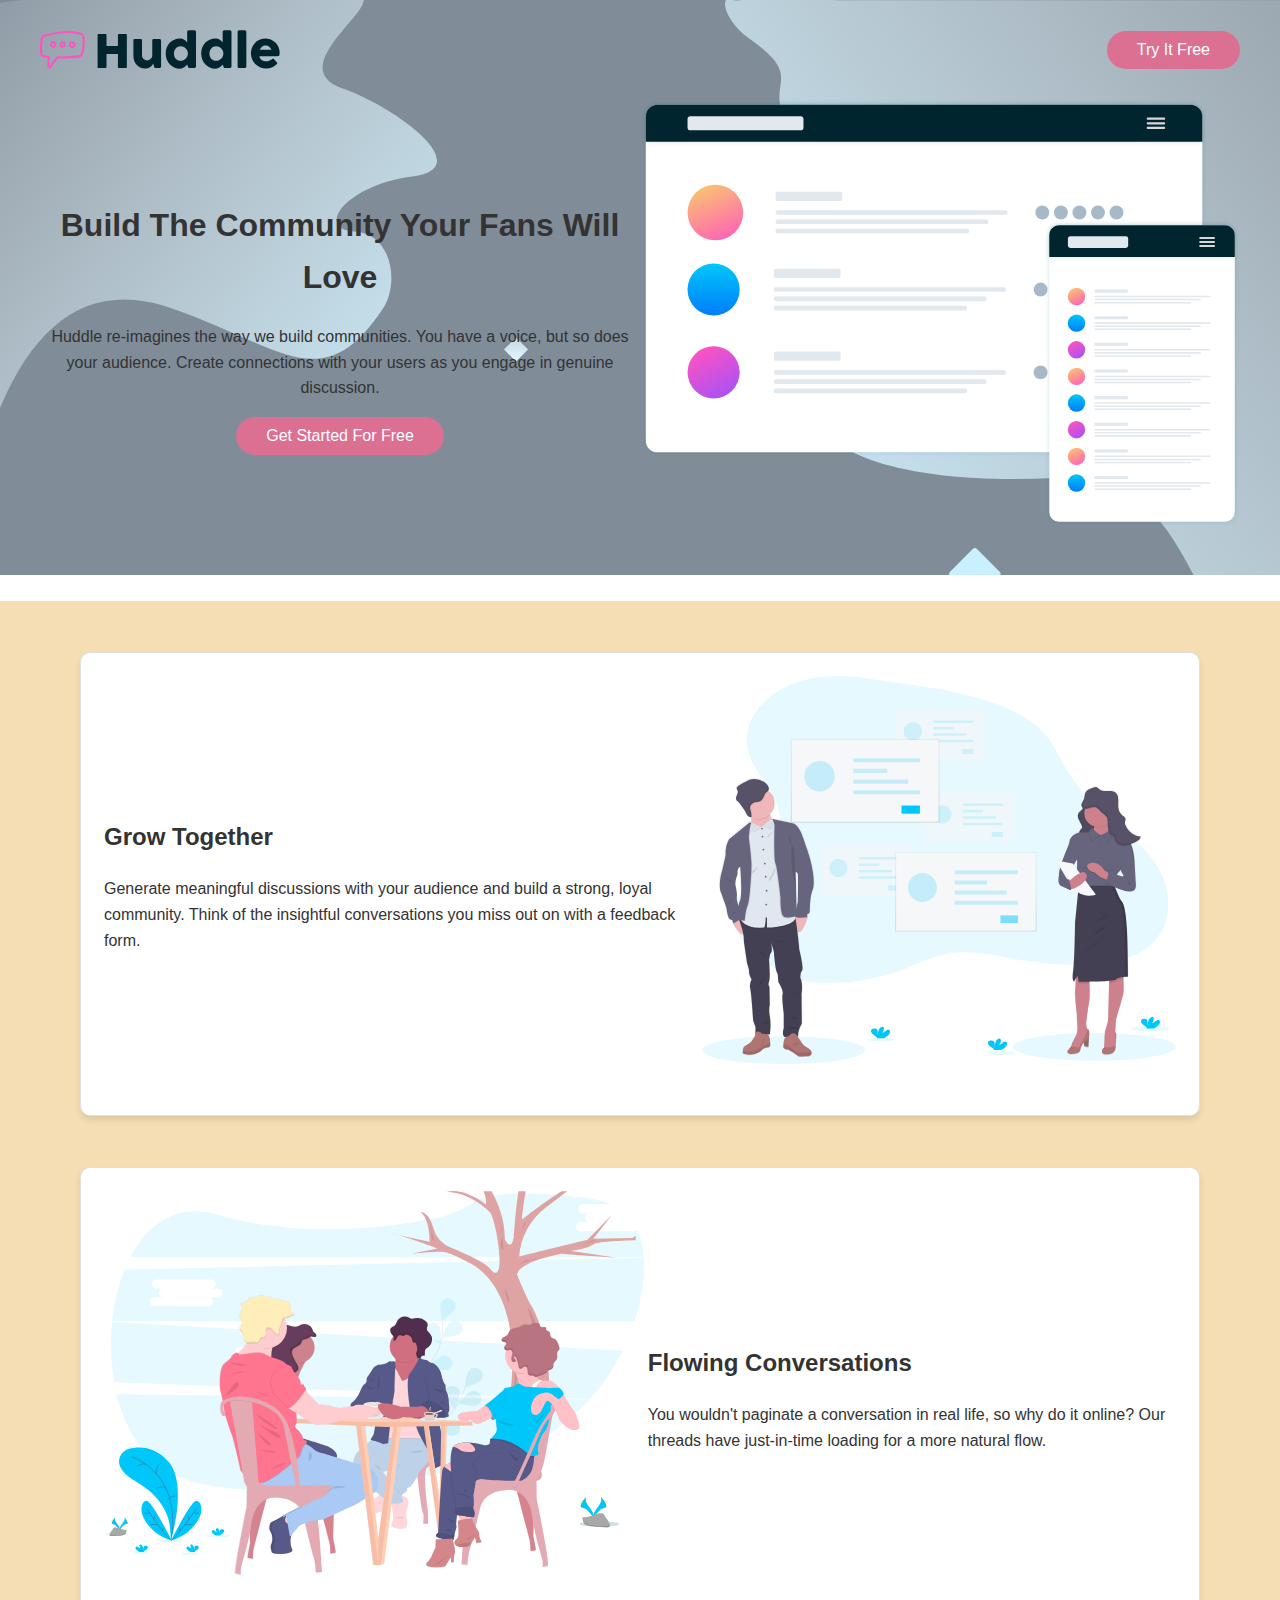
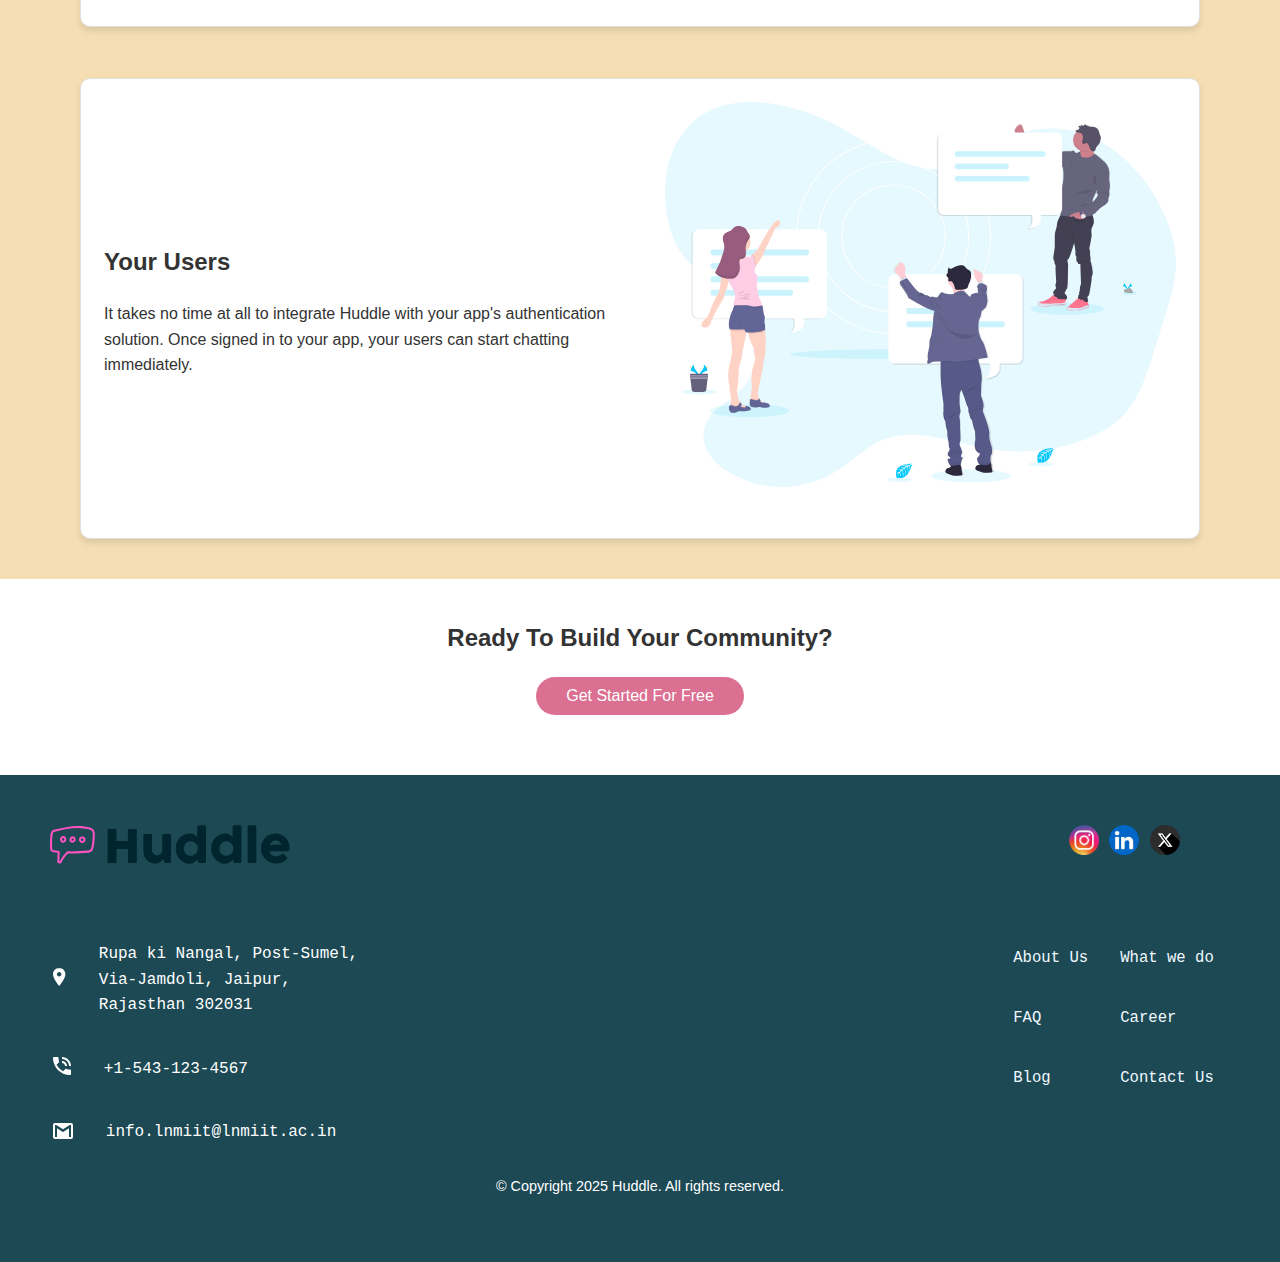
==== commit bfac84ec: "Update index.html" ====
--- a/index.html
+++ b/index.html
@@ -153,9 +153,9 @@
     </div>
 
     <div class="footer-social">
+        <a href="https://x.com/rudraksh_tank?t=J5VdtA5ytYsMGQGdLR6-bA&s=09"><img src="x.png" alt="x"></a>
+        <a href="https://www.linkedin.com/in/rudrakshtank2006/"><img src="linkedin.png" alt="linkedin"></a>
         <a href="https://www.instagram.com/rudrakshtank5/#"><img src="instagram.png" alt="instagram"></a>
-        <a href="https://www.linkedin.com/in/rudrakshtank2006/"><img src="linkedin.png" alt="linkedin"></a>
-        <a href="https://x.com/rudraksh_tank?t=J5VdtA5ytYsMGQGdLR6-bA&s=09"><img src="x.png" alt="x"></a>
     </div>
 
 </div>
